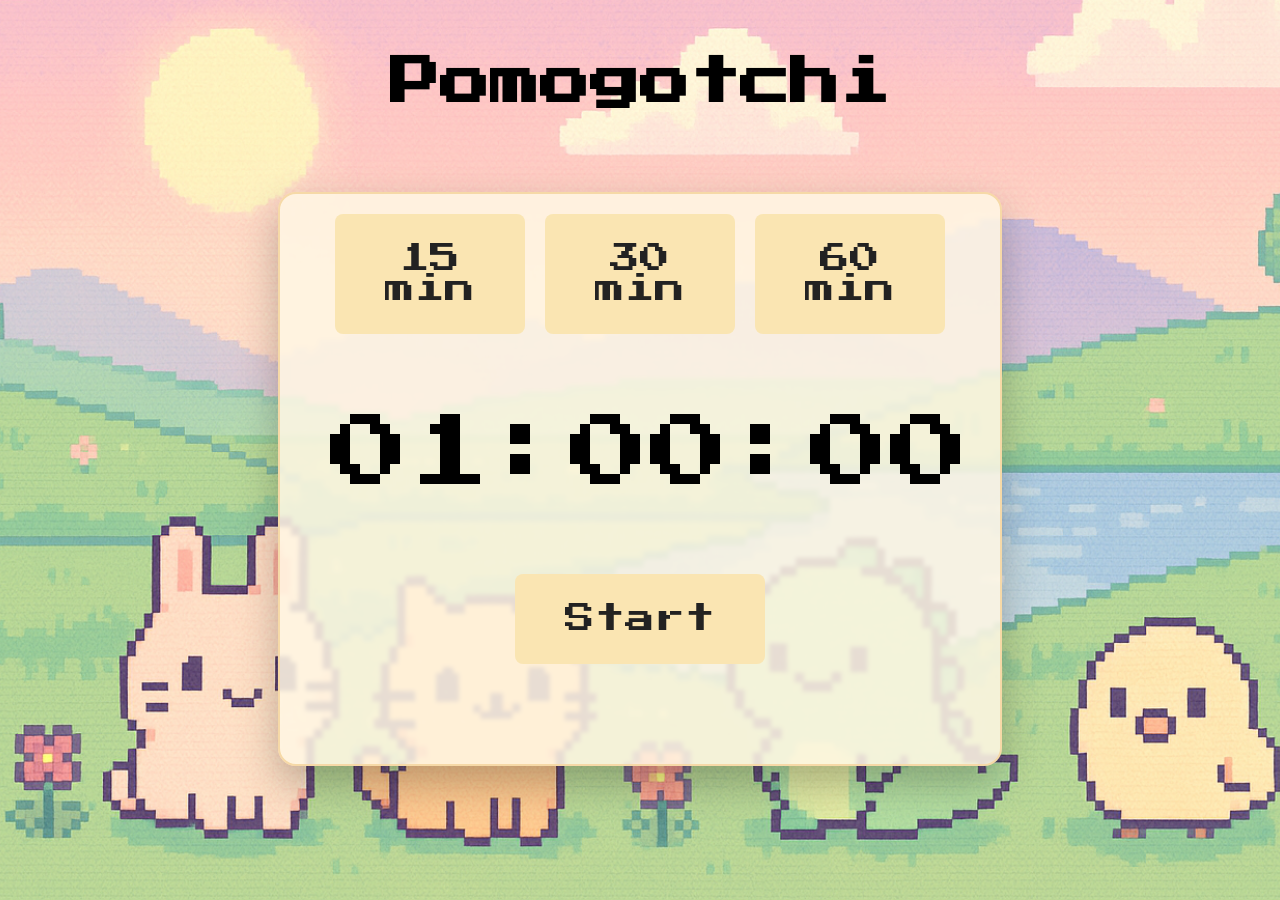
==== index.html @ b0f2ddcb "cleaned html adding evenlistener in js" ====
<html>
    <head>
        <link rel="stylesheet" href="main.css">
        <link href="https://fonts.googleapis.com/css2?family=Pixelify+Sans:wght@400..700&display=swap" rel="stylesheet">
        <link href="https://fonts.googleapis.com/css2?family=Press+Start+2P&family=Space+Grotesk:wght@400;500;600&display=swap" rel="stylesheet">

    </head>

    <body>
        <h1>Pomogotchi</h1>
        <main class="card">
            <div class="btns">
                <button id = "btn15" >15 min</button>
                <button id = "btn30" >30 min</button>
                <button id = "btn60" >60 min</button>
            </div>
            <div class="maintimer">
                <p id = "timer">01:00:00</p>
            </div>
            <div>
                <button id = "btnStart" onclick="startCountdown(60*60)">Start</button>
            </div>
        </main>
        </body>
            <script src="main.js"></script>
    </body>

</html>
---- main.css ----
/* I will have to use the display flex for the different element in the page, so create different div as i want them to behave differently*/

body {

    font-family: "Press Start 2P", system-ui, sans-serif;
    text-align: center; 
    background-size: cover; 
    background-position: center;
    background-image: url(Images/background.png);
    display: flex;
    flex-direction: column;     
    align-items: center;     
    justify-content: center;
    }

h1{
    margin-top:50px; 
    font-family: "Press Start 2P", system-ui, sans-serif;
    font-optical-sizing: auto;
    font-weight: bold; 
    font-style: normal;
    font-size: 50px;
}

.card {
    background: rgba(255, 247, 228, 0.85);
    border-radius: 18px;
    padding: 20px 100px 100px;
    box-shadow: 0 18px 40px rgba(0, 0, 0, 0.25);
    backdrop-filter: blur(2px);
    max-width: 520px;
    width: 100%;
    border: 2px solid #f6d9a7;
    margin-top: 50px;
}

.btns {
    display:flex;
    flex-direction: row;
    gap: 20px;
    justify-content: center;
}

p {
    font-family: "Press Start 2P", system-ui, sans-serif;
    font-optical-sizing: auto;
    font-weight: normal; 
    font-style: normal;
    font-size: 30px; 
}


button {
  background-color: #fae5b2;
  position: relative;
  font-family: "Press Start 2P", system-ui, sans-serif;
  color: #222;
  border: none;
  padding: 30px 50px;
  border-radius: 8px;
  font-size: 30px;
  cursor: pointer;
  transition: transform 0.08s ease, box-shadow 0.08s ease, background-color 0.2s ease;
}

button:hover {
  background-color: #fae5b2;
  box-shadow: 0 4px 8px rgba(0,0,0,0.2);
}

button:active {
  transform: translateY(1px) scale(0.98);
  box-shadow: 0 2px 4px rgba(0,0,0,0.2);
}


.maintimer {
    display: flex;
    flex-direction: row;
    justify-content: center;
    margin-top: 0px;
}



#timer{
    padding-left: 20px;
    font-size: 80px;
    /* margin-top: 150px; */
}



/* main div flex column */
/* time box div flex row (o flex and that's it) */
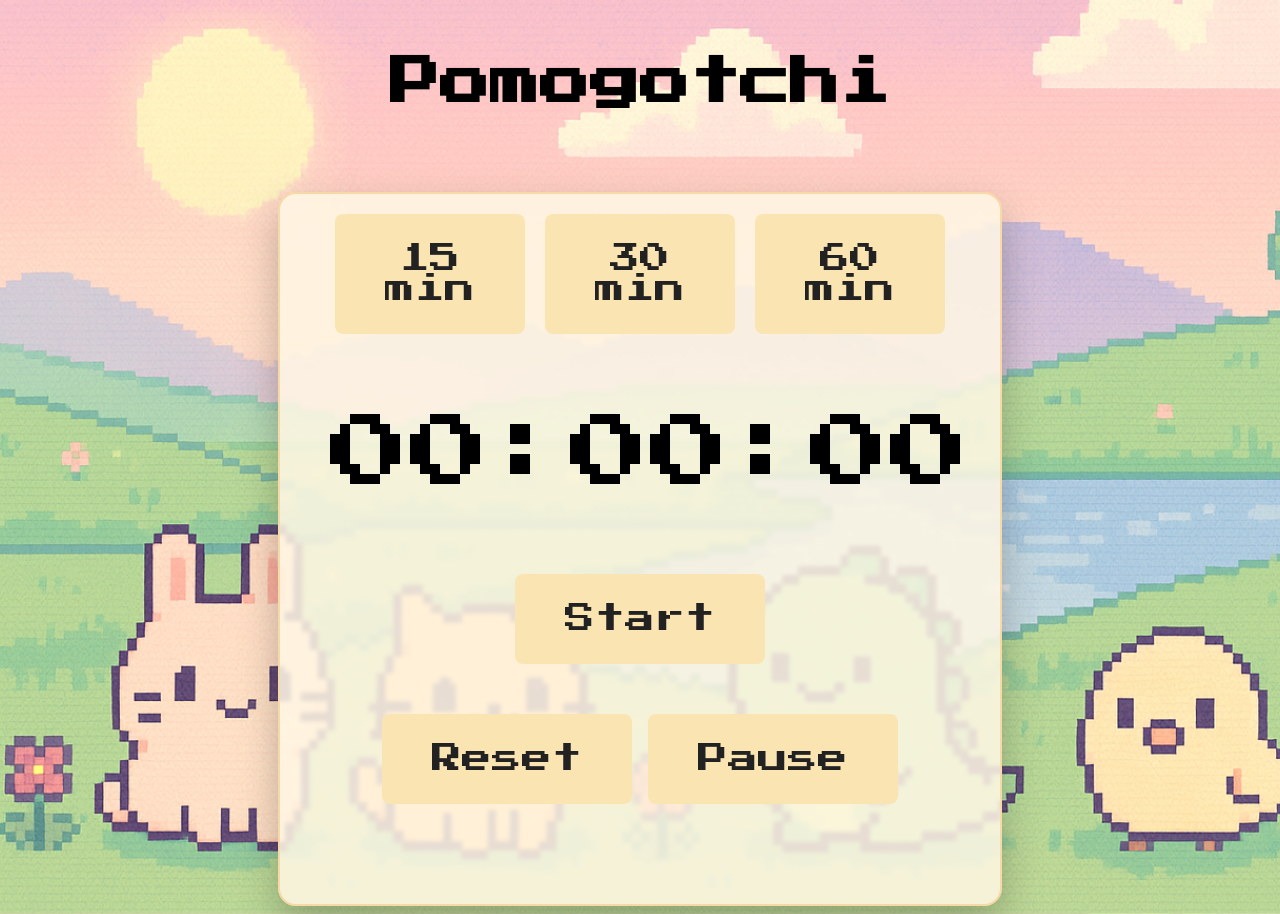
==== commit 680a1073: "added reset and pause css" ====
--- a/index.html
+++ b/index.html
@@ -15,10 +15,14 @@
                 <button id = "btn60" >60 min</button>
             </div>
             <div class="maintimer">
-                <p id = "timer">01:00:00</p>
+                <p id = "timer">00:00:00</p>
             </div>
             <div>
-                <button id = "btnStart" onclick="startCountdown(60*60)">Start</button>
+                <button id = "btnStart">Start</button>
+            </div>
+            <div> 
+                <button id = "btnReset">Reset</button>
+                <button id = "btnPause">Pause</button>
             </div>
         </main>
         </body>
--- a/main.css
+++ b/main.css
@@ -91,6 +91,11 @@
 }
 
 
+#btnStart {
+    margin-bottom: 50px;    
+}
+
+
 
 /* main div flex column */
 /* time box div flex row (o flex and that's it) */
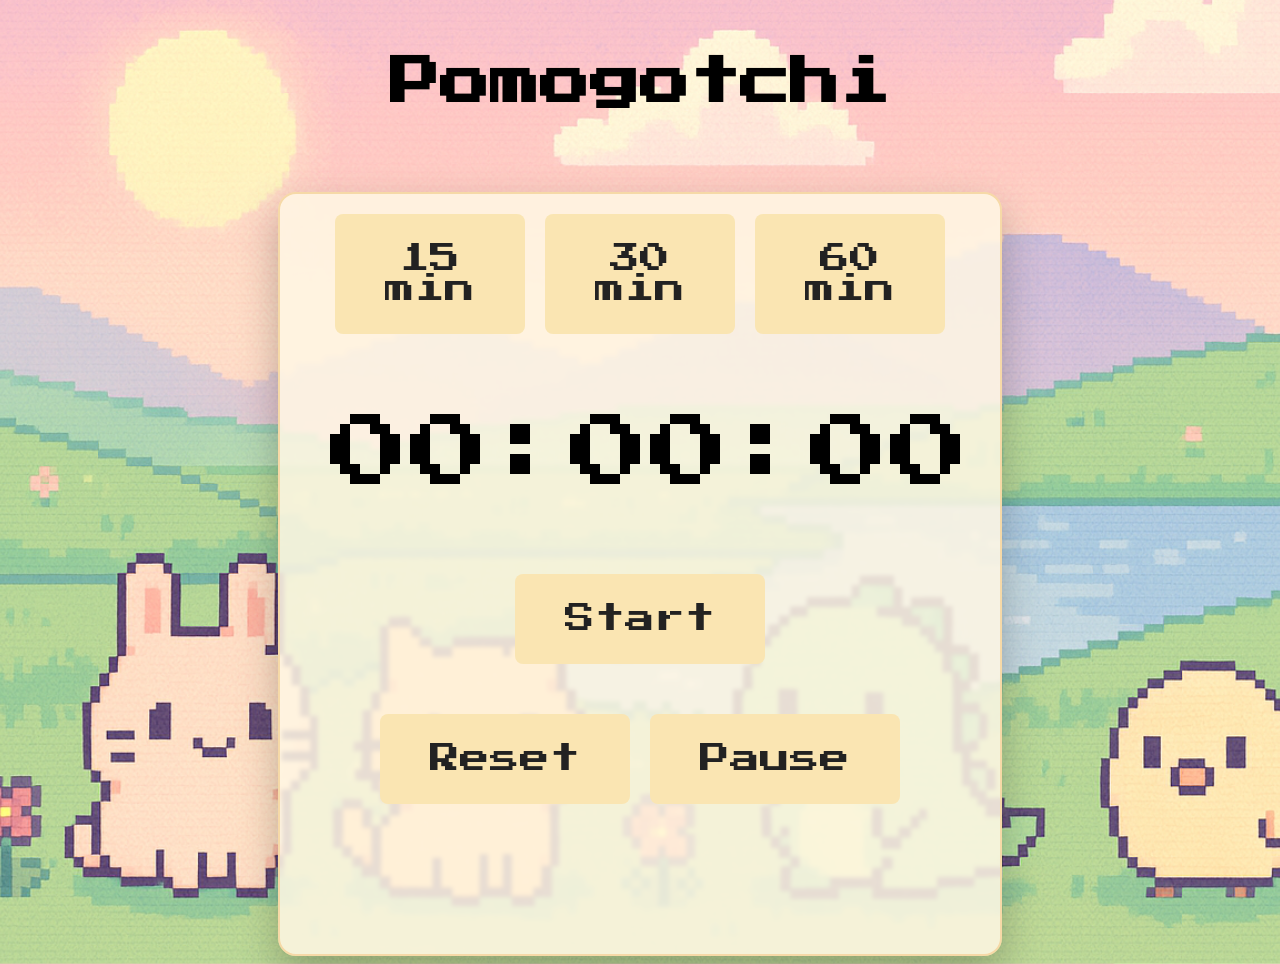
==== commit 257cb63f: "rest and pause btn implemented" ====
--- a/index.html
+++ b/index.html
@@ -20,13 +20,13 @@
             <div>
                 <button id = "btnStart">Start</button>
             </div>
-            <div> 
+            <div class="resetPauseBtn"> 
                 <button id = "btnReset">Reset</button>
                 <button id = "btnPause">Pause</button>
             </div>
         </main>
         </body>
             <script src="main.js"></script>
-    </body>
+    
 
 </html>
--- a/main.css
+++ b/main.css
@@ -1,5 +1,7 @@
 
 /* I will have to use the display flex for the different element in the page, so create different div as i want them to behave differently*/
+/*to implement responsive design to show properly on all screens*/
+
 
 body {
 
@@ -95,7 +97,13 @@
     margin-bottom: 50px;    
 }
 
-
+.resetPauseBtn {
+    display: flex;
+    flex-direction: row;
+    gap: 20px;
+    justify-content: center;
+    margin-bottom: 50px; 
+}
 
 /* main div flex column */
 /* time box div flex row (o flex and that's it) */
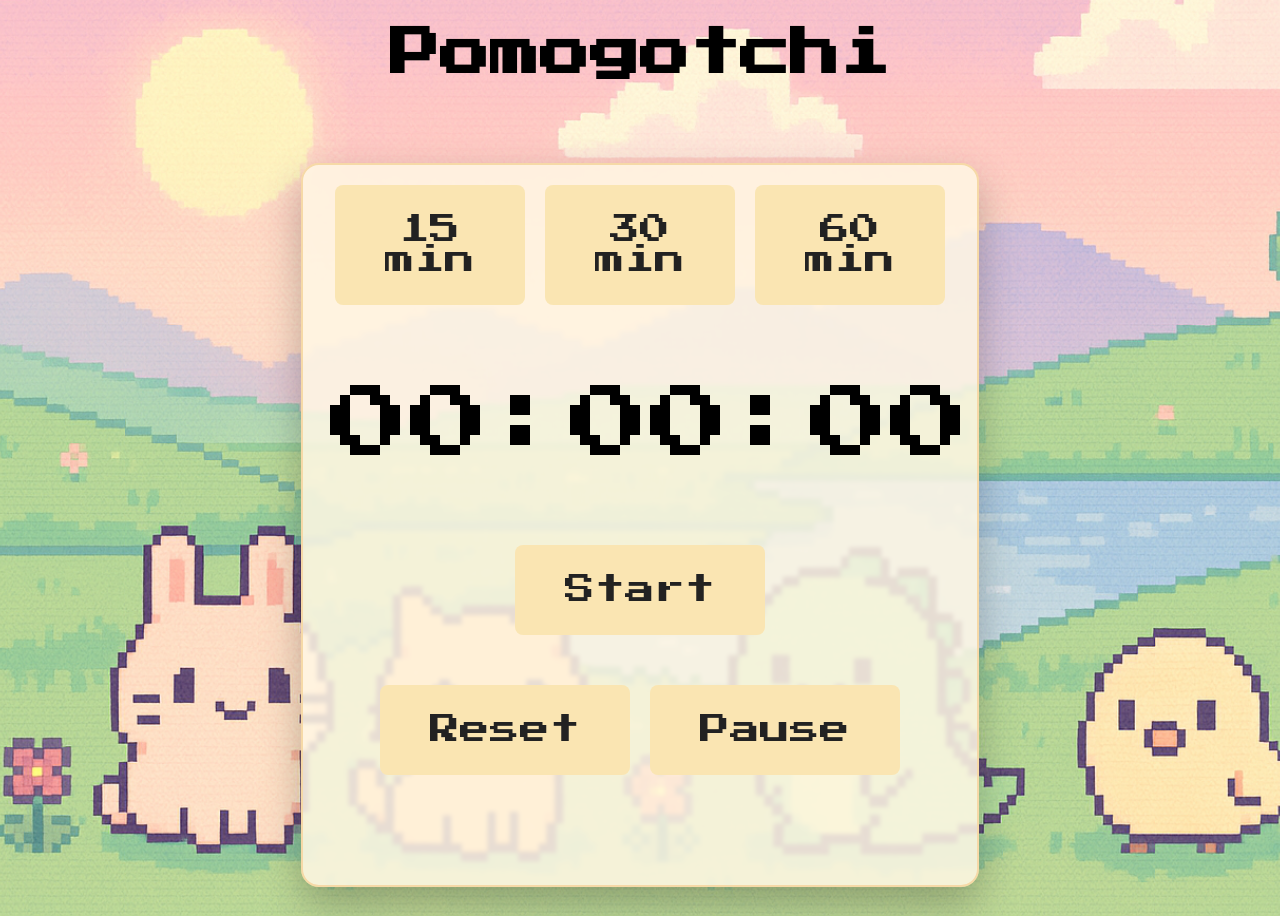
==== commit fdbe0e10: "responsive design" ====
--- a/index.html
+++ b/index.html
@@ -3,7 +3,7 @@
         <link rel="stylesheet" href="main.css">
         <link href="https://fonts.googleapis.com/css2?family=Pixelify+Sans:wght@400..700&display=swap" rel="stylesheet">
         <link href="https://fonts.googleapis.com/css2?family=Press+Start+2P&family=Space+Grotesk:wght@400;500;600&display=swap" rel="stylesheet">
-
+        <meta name="viewport" content="width=device-width, initial-scale=1">
     </head>
 
     <body>
--- a/main.css
+++ b/main.css
@@ -1,10 +1,4 @@
-
-/* I will have to use the display flex for the different element in the page, so create different div as i want them to behave differently*/
-/*to implement responsive design to show properly on all screens*/
-
-
 body {
-
     font-family: "Press Start 2P", system-ui, sans-serif;
     text-align: center; 
     background-size: cover; 
@@ -14,25 +8,28 @@
     flex-direction: column;     
     align-items: center;     
     justify-content: center;
-    }
+    min-height: 100vh;
+    padding: 20px;
+    box-sizing: border-box;
+}
 
 h1{
-    margin-top:50px; 
+    margin-top:0px; 
     font-family: "Press Start 2P", system-ui, sans-serif;
     font-optical-sizing: auto;
     font-weight: bold; 
     font-style: normal;
-    font-size: 50px;
+    font-size: clamp(24px, 4vw, 50px);
 }
 
 .card {
     background: rgba(255, 247, 228, 0.85);
     border-radius: 18px;
-    padding: 20px 100px 100px;
+    padding: 20px 6vw 60px;
     box-shadow: 0 18px 40px rgba(0, 0, 0, 0.25);
     backdrop-filter: blur(2px);
     max-width: 520px;
-    width: 100%;
+    width: min(520px, 90vw);
     border: 2px solid #f6d9a7;
     margin-top: 50px;
 }
@@ -52,16 +49,15 @@
     font-size: 30px; 
 }
 
-
 button {
   background-color: #fae5b2;
   position: relative;
   font-family: "Press Start 2P", system-ui, sans-serif;
   color: #222;
   border: none;
-  padding: 30px 50px;
+  padding: clamp(10px, 3vw, 30px) clamp(16px, 4vw, 50px);
   border-radius: 8px;
-  font-size: 30px;
+  font-size: clamp(16px, 3.5vw, 30px);
   cursor: pointer;
   transition: transform 0.08s ease, box-shadow 0.08s ease, background-color 0.2s ease;
 }
@@ -76,22 +72,21 @@
   box-shadow: 0 2px 4px rgba(0,0,0,0.2);
 }
 
-
 .maintimer {
     display: flex;
     flex-direction: row;
     justify-content: center;
+    align-items: center;
     margin-top: 0px;
+    gap: 8px;
+    min-width: 0px;
 }
-
-
 
 #timer{
     padding-left: 20px;
-    font-size: 80px;
+    font-size: clamp(40px, 8vw, 80px);
     /* margin-top: 150px; */
 }
-
 
 #btnStart {
     margin-bottom: 50px;    
@@ -105,6 +100,18 @@
     margin-bottom: 50px; 
 }
 
-/* main div flex column */
-/* time box div flex row (o flex and that's it) */
 
+@media (max-width: 420px) {
+  .btns, .resetPauseBtn {
+    flex-direction: column;
+    gap: 12px;
+  }
+
+  .card {
+    padding: 16px 4vw 40px;
+  }
+
+  p {
+    font-size: clamp(14px, 4vw, 30px);
+  }
+}
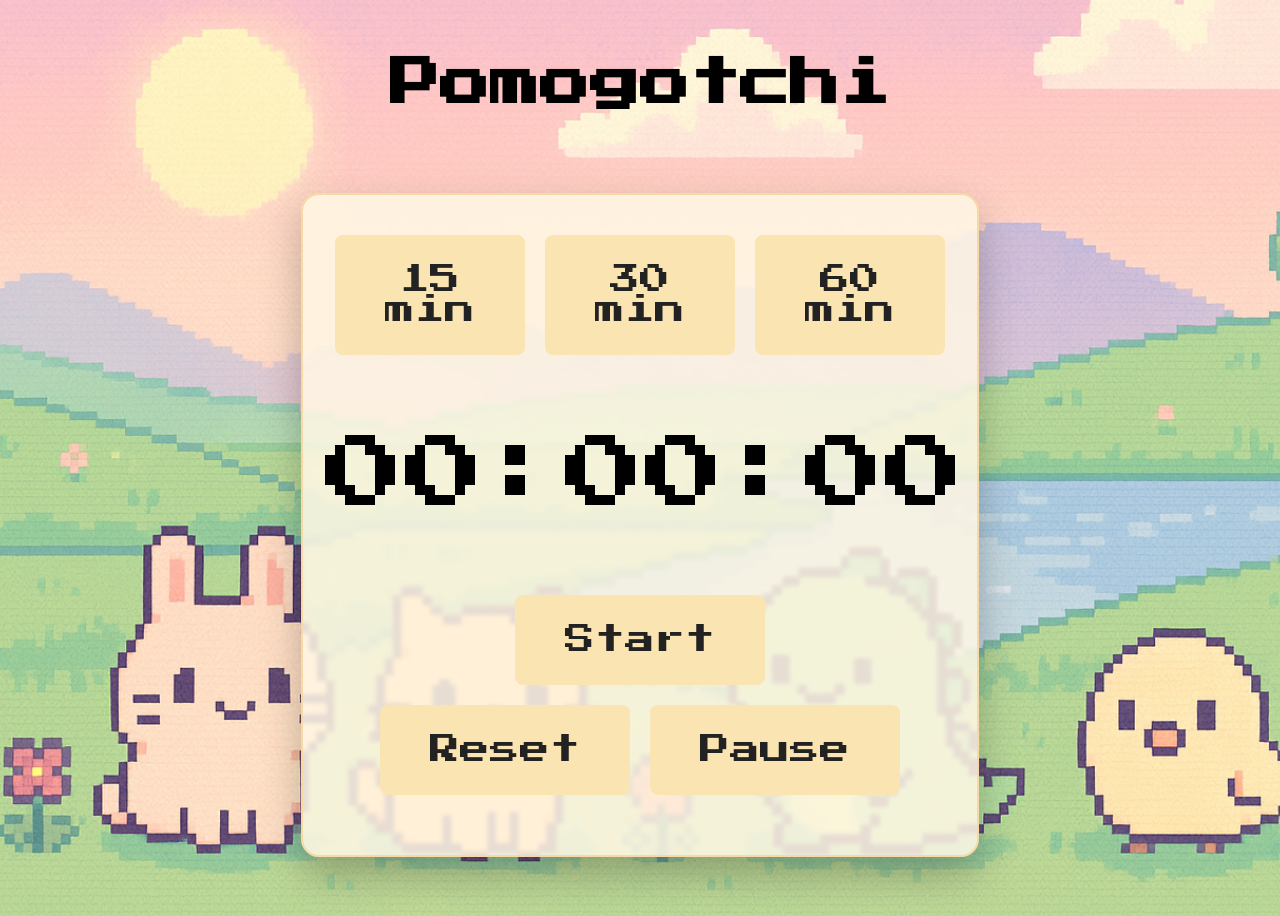
==== commit ce435546: "feat/responsive-wallpaper" ====
--- a/index.html
+++ b/index.html
@@ -27,6 +27,4 @@
         </main>
         </body>
             <script src="main.js"></script>
-    
-
 </html>
--- a/main.css
+++ b/main.css
@@ -39,6 +39,7 @@
     flex-direction: row;
     gap: 20px;
     justify-content: center;
+    margin-top: 20px;
 }
 
 p {
@@ -79,17 +80,13 @@
     align-items: center;
     margin-top: 0px;
     gap: 8px;
-    min-width: 0px;
 }
 
 #timer{
     padding-left: 20px;
+    padding-right: 10px;
     font-size: clamp(40px, 8vw, 80px);
     /* margin-top: 150px; */
-}
-
-#btnStart {
-    margin-bottom: 50px;    
 }
 
 .resetPauseBtn {
@@ -97,21 +94,46 @@
     flex-direction: row;
     gap: 20px;
     justify-content: center;
-    margin-bottom: 50px; 
+    margin-bottom: 0px; 
 }
 
+#btnStart {
+    margin-bottom: 20px;    
+}
 
-@media (max-width: 420px) {
+.resetPauseBtn {
+    display: flex;
+    flex-direction: row;
+    gap: 20px;
+    justify-content: center;
+    margin-bottom: 0px; 
+}
+
+@media (max-width: 520px) {
   .btns, .resetPauseBtn {
     flex-direction: column;
     gap: 12px;
   }
 
   .card {
+    width: calc(100% - 40px);
     padding: 16px 4vw 40px;
+    margin-left: 16px;
+    margin-right: 16px;
   }
 
-  p {
-    font-size: clamp(14px, 4vw, 30px);
+  #timer {
+    font-size: 32px;
   }
+
+  h1{
+    font-size: 30px;
+  }
+
+  body{
+    background-size: cover; 
+    background-position: center;
+    background-image: url(Images/mobile-background.png);
+  }
+
 }
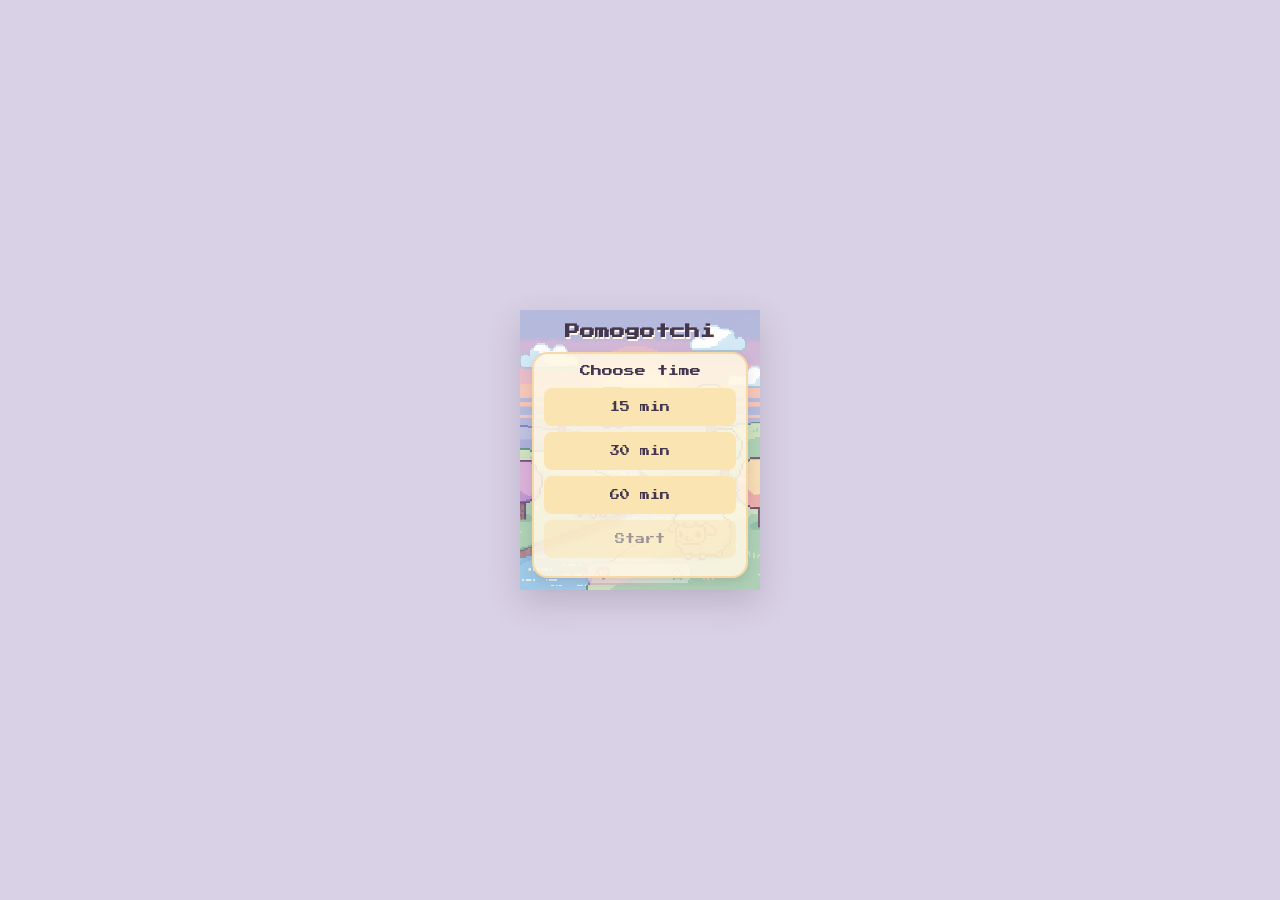
==== commit 899ecb00: "feat: add portable Pomogotchi UI" ====
--- a/index.html
+++ b/index.html
@@ -1,30 +1,45 @@
-<html>
-    <head>
-        <link rel="stylesheet" href="main.css">
-        <link href="https://fonts.googleapis.com/css2?family=Pixelify+Sans:wght@400..700&display=swap" rel="stylesheet">
-        <link href="https://fonts.googleapis.com/css2?family=Press+Start+2P&family=Space+Grotesk:wght@400;500;600&display=swap" rel="stylesheet">
-        <meta name="viewport" content="width=device-width, initial-scale=1">
-    </head>
-
-    <body>
-        <h1>Pomogotchi</h1>
-        <main class="card">
-            <div class="btns">
-                <button id = "btn15" >15 min</button>
-                <button id = "btn30" >30 min</button>
-                <button id = "btn60" >60 min</button>
-            </div>
-            <div class="maintimer">
-                <p id = "timer">00:00:00</p>
-            </div>
-            <div>
-                <button id = "btnStart">Start</button>
-            </div>
-            <div class="resetPauseBtn"> 
-                <button id = "btnReset">Reset</button>
-                <button id = "btnPause">Pause</button>
-            </div>
-        </main>
-        </body>
-            <script src="main.js"></script>
+﻿<!doctype html>
+<html lang="en">
+<head>
+  <meta charset="utf-8">
+  <meta name="viewport" content="width=device-width, initial-scale=1">
+  <title>Pomogotchi</title>
+  <link href="https://fonts.googleapis.com/css2?family=Press+Start+2P&display=swap" rel="stylesheet">
+  <link rel="stylesheet" href="main.css">
+</head>
+<body>
+  <main class="preview" aria-label="Pomogotchi, 240 by 280 pixel preview">
+    <h1>Pomogotchi</h1>
+    <div class="card">
+      <section id="choose-screen" class="screen" aria-labelledby="choose-title">
+        <h2 id="choose-title" tabindex="-1">Choose time</h2>
+        <div class="durations" role="group" aria-label="Session duration">
+          <button id="btn15" data-minutes="15" aria-pressed="false">15 min</button>
+          <button id="btn30" data-minutes="30" aria-pressed="false">30 min</button>
+          <button id="btn60" data-minutes="60" aria-pressed="false">60 min</button>
+        </div>
+        <button id="btnStart" disabled>Start</button>
+      </section>
+      <section id="focus-screen" class="screen" aria-labelledby="focus-title" hidden>
+        <h2 id="focus-title" tabindex="-1">Focus time</h2>
+        <p id="timer" role="timer" aria-label="0 minutes 0 seconds remaining">00:00</p>
+        <p class="message">Stay focused!</p>
+        <div class="actions">
+          <button id="btnPause">Pause</button>
+          <button id="btnReset">Reset</button>
+        </div>
+      </section>
+      <section id="done-screen" class="screen" aria-labelledby="done-title" hidden>
+        <h2 id="done-title" tabindex="-1">Time is up!</h2>
+        <p class="message celebration">Great job!</p>
+        <div class="actions">
+          <button id="btnAgain">Again</button>
+          <button id="btnHome">Home</button>
+        </div>
+      </section>
+    </div>
+  </main>
+  <audio id="timerSound" src="sounds/end-sound.mp3" preload="auto"></audio>
+  <script src="main.js"></script>
+</body>
 </html>
--- a/main.css
+++ b/main.css
@@ -1,139 +1,70 @@
+﻿* { box-sizing: border-box; }
 body {
-    font-family: "Press Start 2P", system-ui, sans-serif;
-    text-align: center; 
-    background-size: cover; 
-    background-position: center;
-    background-image: url(Images/background.png);
-    display: flex;
-    flex-direction: column;     
-    align-items: center;     
-    justify-content: center;
-    min-height: 100vh;
-    padding: 20px;
-    box-sizing: border-box;
+  margin: 0;
+  min-height: 100vh;
+  min-height: 100dvh;
+  display: grid;
+  place-items: center;
+  background: #d9d1e5;
+  color: #44364f;
+  font-family: "Press Start 2P", monospace;
+  text-align: center;
 }
-
-h1{
-    margin-top:0px; 
-    font-family: "Press Start 2P", system-ui, sans-serif;
-    font-optical-sizing: auto;
-    font-weight: bold; 
-    font-style: normal;
-    font-size: clamp(24px, 4vw, 50px);
+/* Fixed device viewport, independent of the browser window. */
+.preview {
+  width: 240px;
+  height: 280px;
+  padding: 12px;
+  background: url("Images/mobile-background.png") center / cover;
+  image-rendering: pixelated;
+  box-shadow: 0 12px 32px #44364f33;
 }
-
+h1 {
+  margin: 0 0 10px;
+  font-size: 15px;
+  line-height: 20px;
+  text-shadow: 1px 2px #fff7e4;
+}
 .card {
-    background: rgba(255, 247, 228, 0.85);
-    border-radius: 18px;
-    padding: 20px 6vw 60px;
-    box-shadow: 0 18px 40px rgba(0, 0, 0, 0.25);
-    backdrop-filter: blur(2px);
-    max-width: 520px;
-    width: min(520px, 90vw);
-    border: 2px solid #f6d9a7;
-    margin-top: 50px;
+  height: 226px;
+  padding: 10px;
+  border: 2px solid #f6d9a7;
+  border-radius: 16px;
+  background: rgba(255, 247, 228, 0.88);
+  box-shadow: 0 4px 12px #44364f26;
 }
-
-.btns {
-    display:flex;
-    flex-direction: row;
-    gap: 20px;
-    justify-content: center;
-    margin-top: 20px;
+.screen { height: 100%; display: flex; flex-direction: column; gap: 6px; }
+[hidden] { display: none !important; }
+h2 { margin: 0 0 2px; font-size: 11px; line-height: 16px; font-weight: normal; }
+.durations, .actions { display: flex; flex-direction: column; gap: 6px; }
+.actions { margin-top: auto; }
+button {
+  width: 100%;
+  min-height: 38px;
+  padding: 4px;
+  border: 2px solid transparent;
+  border-radius: 8px;
+  background: #fae5b2;
+  color: #44364f;
+  font: inherit;
+  font-size: 10px;
+  line-height: 16px;
+  cursor: pointer;
+  touch-action: manipulation;
+  -webkit-tap-highlight-color: transparent;
 }
-
-p {
-    font-family: "Press Start 2P", system-ui, sans-serif;
-    font-optical-sizing: auto;
-    font-weight: normal; 
-    font-style: normal;
-    font-size: 30px; 
+button[aria-pressed="true"] {
+  border-color: #806292;
+  background: #f6d9a7;
+  box-shadow: inset 0 0 0 1px #fff7e4;
 }
-
-button {
-  background-color: #fae5b2;
-  position: relative;
-  font-family: "Press Start 2P", system-ui, sans-serif;
-  color: #222;
-  border: none;
-  padding: clamp(10px, 3vw, 30px) clamp(16px, 4vw, 50px);
-  border-radius: 8px;
-  font-size: clamp(16px, 3.5vw, 30px);
-  cursor: pointer;
-  transition: transform 0.08s ease, box-shadow 0.08s ease, background-color 0.2s ease;
+button:disabled { opacity: 0.5; cursor: default; }
+button:focus-visible { outline: 2px solid #806292; outline-offset: 1px; }
+h2:focus { outline: none; }
+button:active:not(:disabled) { transform: translateY(1px); }
+#timer { margin: 12px 0 4px; font-size: 32px; line-height: 48px; }
+.message { margin: 0; font-size: 10px; line-height: 18px; }
+.celebration { margin-top: 28px; color: #705583; }
+@media (hover: hover) {
+  button:hover:not(:disabled) { box-shadow: 0 2px 5px #44364f33; }
 }
-
-button:hover {
-  background-color: #fae5b2;
-  box-shadow: 0 4px 8px rgba(0,0,0,0.2);
-}
-
-button:active {
-  transform: translateY(1px) scale(0.98);
-  box-shadow: 0 2px 4px rgba(0,0,0,0.2);
-}
-
-.maintimer {
-    display: flex;
-    flex-direction: row;
-    justify-content: center;
-    align-items: center;
-    margin-top: 0px;
-    gap: 8px;
-}
-
-#timer{
-    padding-left: 20px;
-    padding-right: 10px;
-    font-size: clamp(40px, 8vw, 80px);
-    /* margin-top: 150px; */
-}
-
-.resetPauseBtn {
-    display: flex;
-    flex-direction: row;
-    gap: 20px;
-    justify-content: center;
-    margin-bottom: 0px; 
-}
-
-#btnStart {
-    margin-bottom: 20px;    
-}
-
-.resetPauseBtn {
-    display: flex;
-    flex-direction: row;
-    gap: 20px;
-    justify-content: center;
-    margin-bottom: 0px; 
-}
-
-@media (max-width: 520px) {
-  .btns, .resetPauseBtn {
-    flex-direction: column;
-    gap: 12px;
-  }
-
-  .card {
-    width: calc(100% - 40px);
-    padding: 16px 4vw 40px;
-    margin-left: 16px;
-    margin-right: 16px;
-  }
-
-  #timer {
-    font-size: 32px;
-  }
-
-  h1{
-    font-size: 30px;
-  }
-
-  body{
-    background-size: cover; 
-    background-position: center;
-    background-image: url(Images/mobile-background.png);
-  }
-
-}
